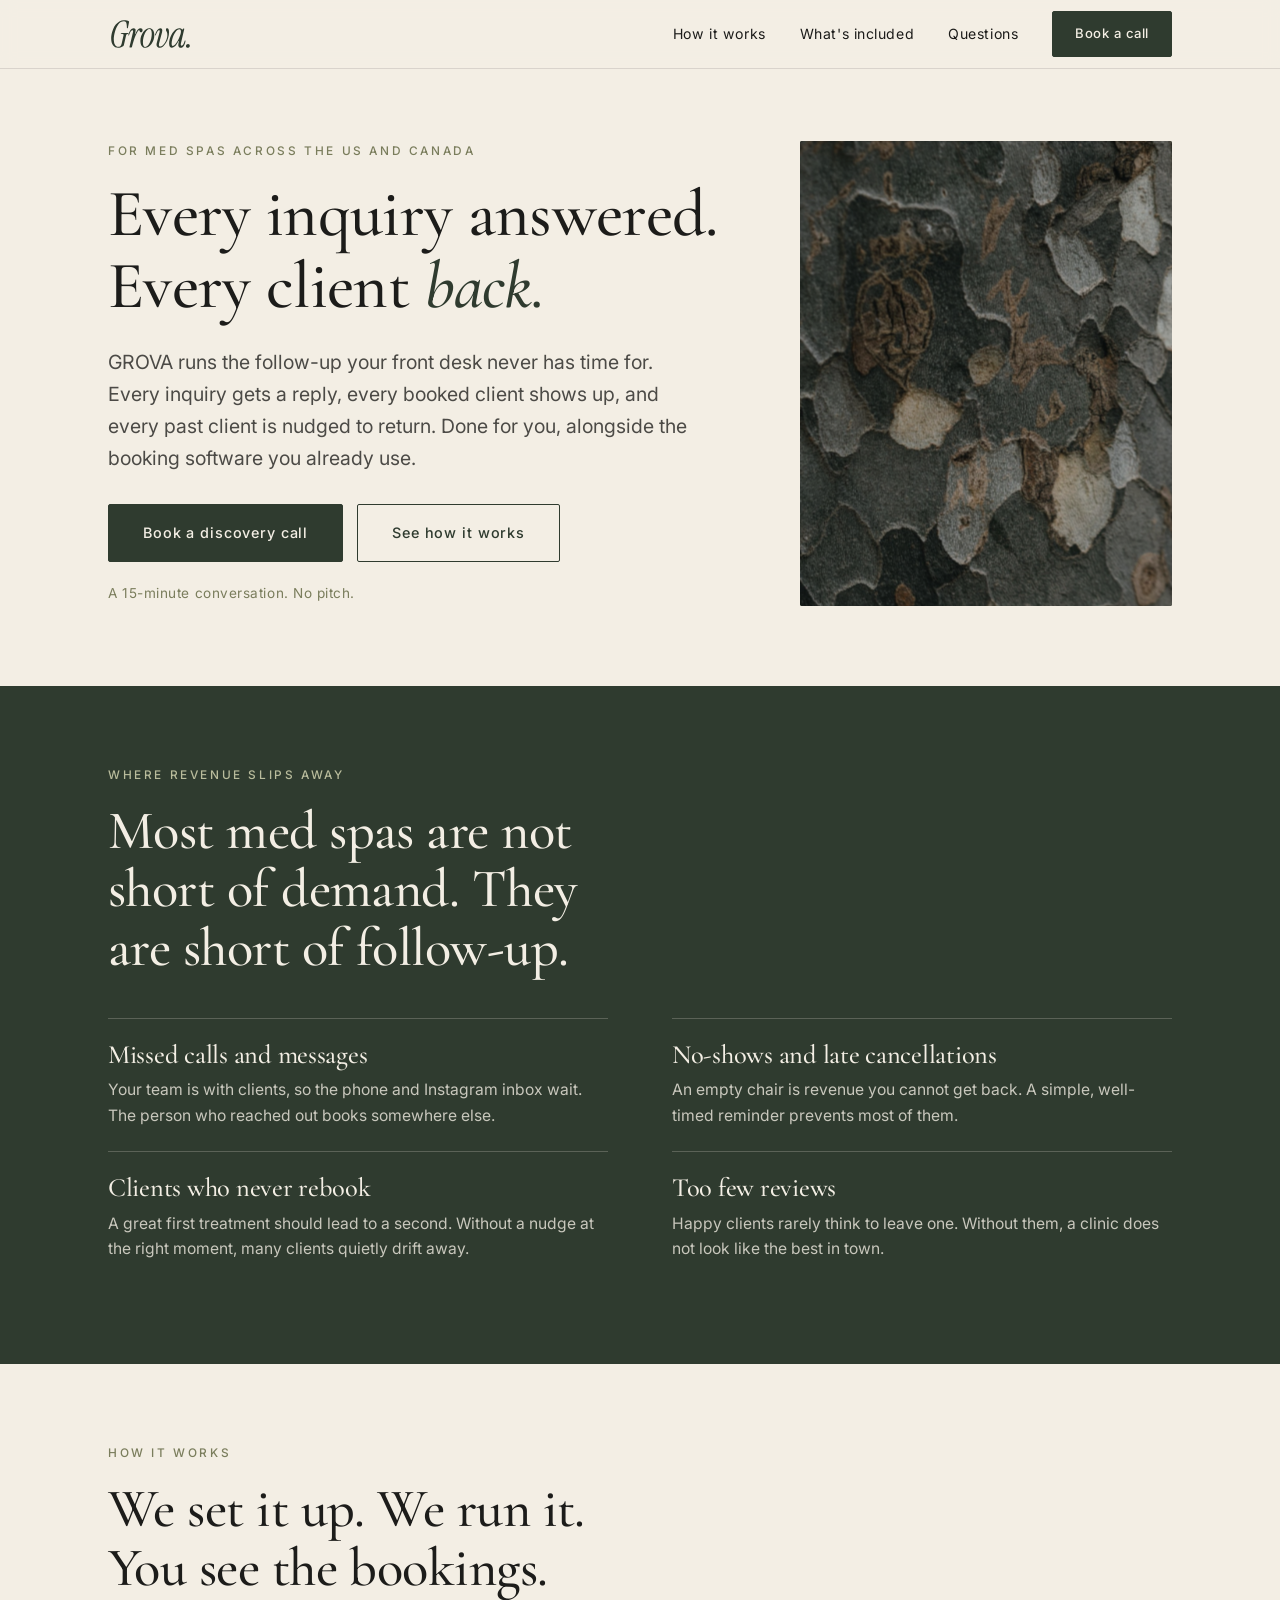
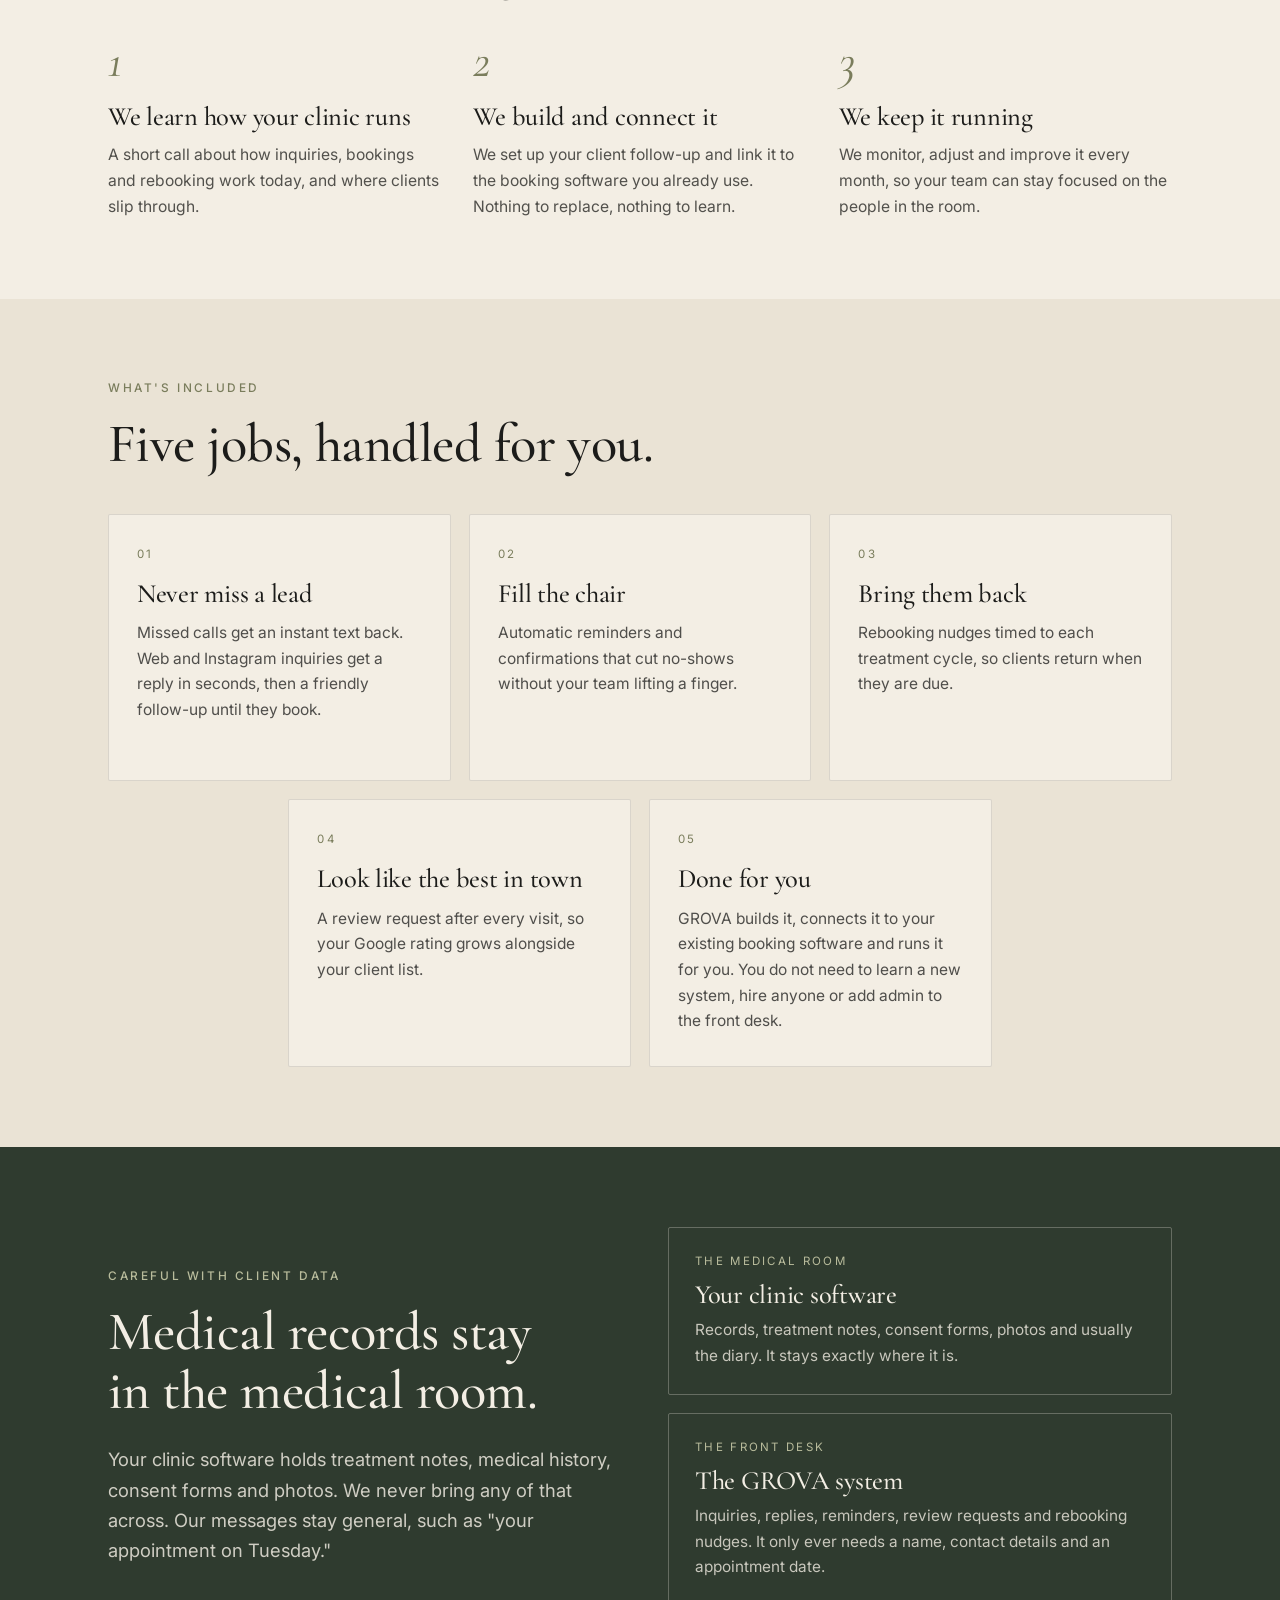
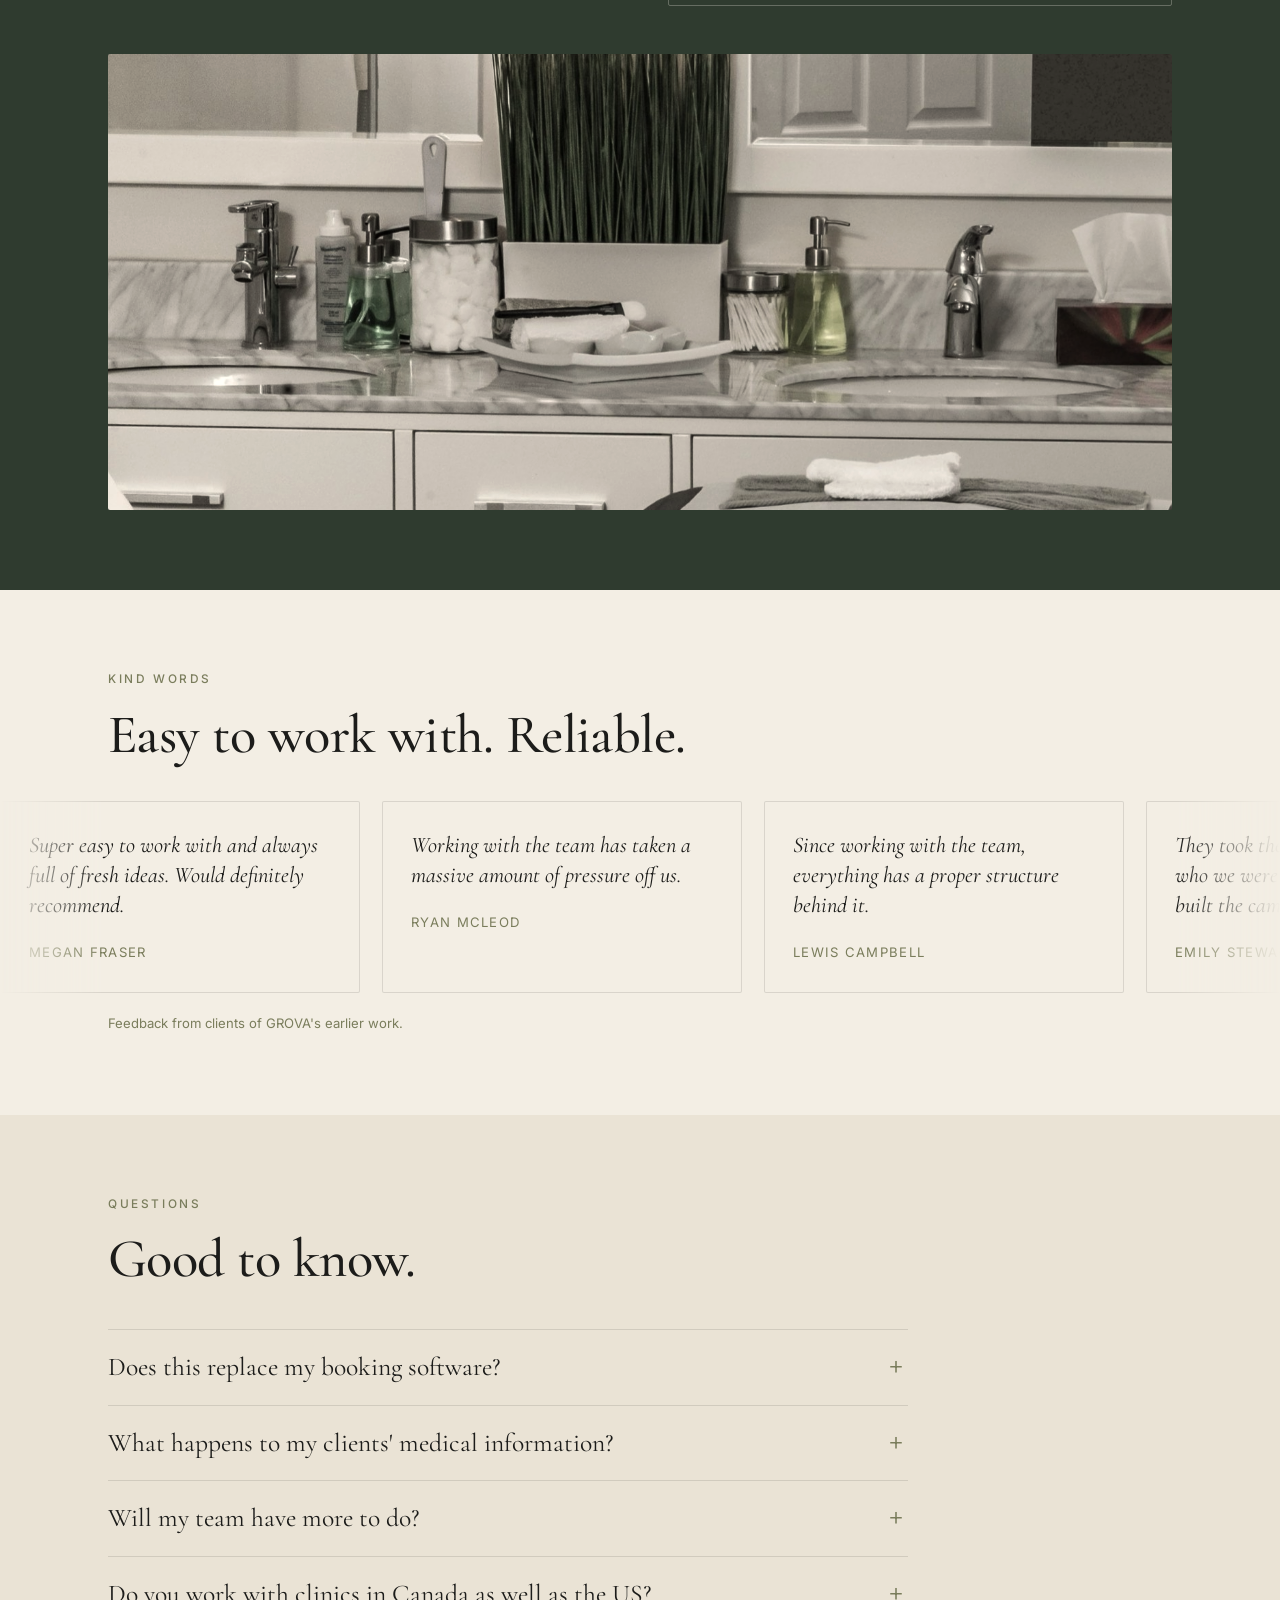
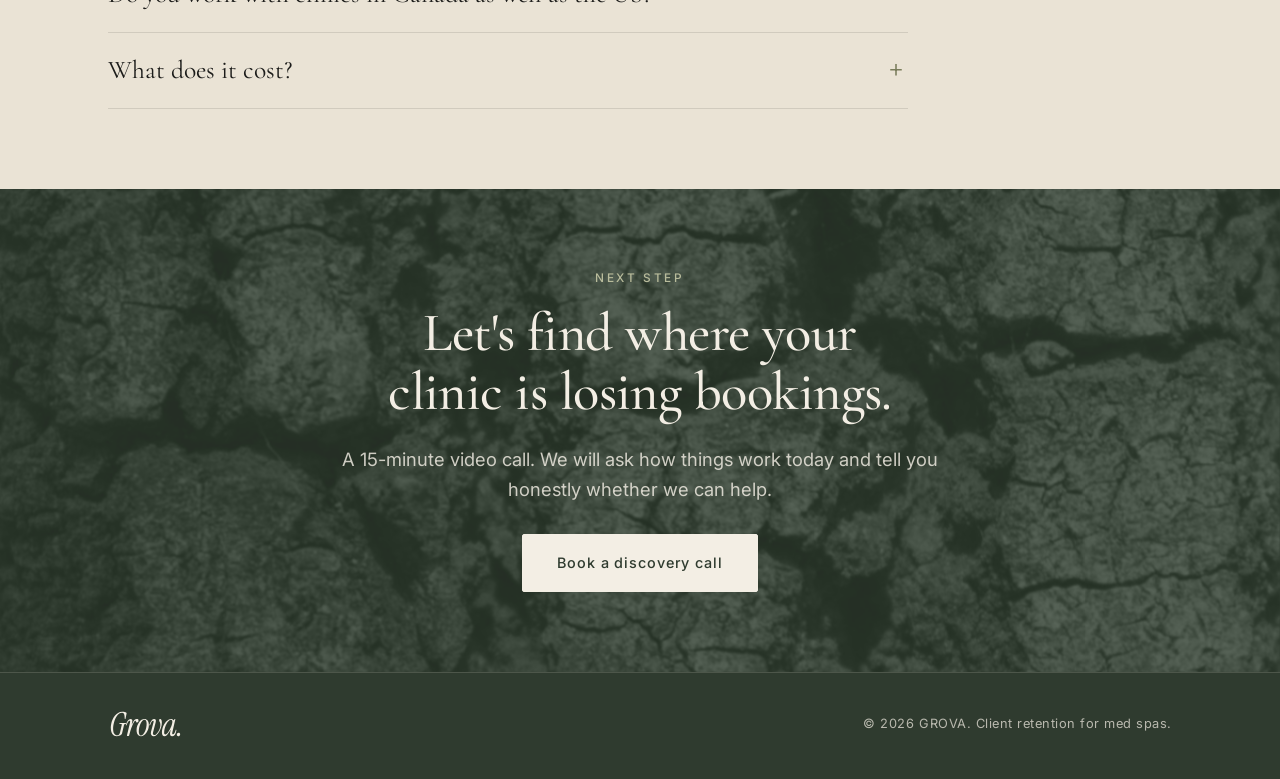
==== index.html @ b8fe54db "Add files via upload" ====
<!DOCTYPE html>
<html lang="en">
<head>
<meta charset="UTF-8" />
<meta name="viewport" content="width=device-width, initial-scale=1.0" />
<title>GROVA | Client retention for med spas</title>
<meta name="description" content="GROVA answers every inquiry, cuts no-shows and brings past clients back, so your med spa keeps the revenue it already earned. Done for you, alongside the booking software you already use." />
<link rel="icon" type="image/svg+xml" href="assets/grova-G-green-transparent.svg" />
<link rel="preconnect" href="https://fonts.googleapis.com" />
<link rel="preconnect" href="https://fonts.gstatic.com" crossorigin />
<link href="https://fonts.googleapis.com/css2?family=Cormorant+Garamond:ital,wght@0,400;0,500;0,600;1,400;1,500&family=Inter:wght@300;400;500&display=swap" rel="stylesheet" />
<script>document.documentElement.classList.add('js')</script>
<link rel="stylesheet" href="styles.css" />
</head>
<body>

<nav>
  <div class="wrap nav-inner">
    <a class="nav-logo" href="#top" aria-label="GROVA home"><img src="assets/grova-wordmark-green.svg" alt="Grova." /></a>
    <div class="nav-links">
      <a href="#how">How it works</a>
      <a href="#included">What's included</a>
      <a href="#faq">Questions</a>
      <a class="btn" href="work-with-us.html">Book a call</a>
    </div>
  </div>
</nav>

<header class="hero" id="top">
  <div class="wrap hero-grid">
    <div>
      <p class="eyebrow">For med spas across the US and Canada</p>
      <h1>Every inquiry answered. Every client <em>back.</em></h1>
      <p class="lead">GROVA runs the follow-up your front desk never has time for. Every inquiry gets a reply, every booked client shows up, and every past client is nudged to return. Done for you, alongside the booking software you already use.</p>
      <div class="btn-row">
        <a class="btn" href="work-with-us.html">Book a discovery call</a>
        <a class="btn ghost" href="#how">See how it works</a>
      </div>
      <p class="hero-note">A 15-minute conversation. No pitch.</p>
    </div>
    <div class="hero-img"><img src="assets/images/hero-plane-bark.jpg" alt="" data-parallax /></div>
  </div>
</header>

<section class="on-green" id="leaks">
  <div class="wrap">
    <div class="section-head">
      <p class="eyebrow">Where revenue slips away</p>
      <h2>Most med spas are not short of demand. They are short of follow-up.</h2>
    </div>
    <div class="leaks">
      <div class="leak">
        <h3>Missed calls and messages</h3>
        <p>Your team is with clients, so the phone and Instagram inbox wait. The person who reached out books somewhere else.</p>
      </div>
      <div class="leak">
        <h3>No-shows and late cancellations</h3>
        <p>An empty chair is revenue you cannot get back. A simple, well-timed reminder prevents most of them.</p>
      </div>
      <div class="leak">
        <h3>Clients who never rebook</h3>
        <p>A great first treatment should lead to a second. Without a nudge at the right moment, many clients quietly drift away.</p>
      </div>
      <div class="leak">
        <h3>Too few reviews</h3>
        <p>Happy clients rarely think to leave one. Without them, a clinic does not look like the best in town.</p>
      </div>
    </div>
  </div>
</section>

<section id="how">
  <div class="wrap">
    <div class="section-head">
      <p class="eyebrow">How it works</p>
      <h2>We set it up. We run it. You see the bookings.</h2>
    </div>
    <div class="steps">
      <div class="step">
        <div class="num">1</div>
        <h3>We learn how your clinic runs</h3>
        <p>A short call about how inquiries, bookings and rebooking work today, and where clients slip through.</p>
      </div>
      <div class="step">
        <div class="num">2</div>
        <h3>We build and connect it</h3>
        <p>We set up your client follow-up and link it to the booking software you already use. Nothing to replace, nothing to learn.</p>
      </div>
      <div class="step">
        <div class="num">3</div>
        <h3>We keep it running</h3>
        <p>We monitor, adjust and improve it every month, so your team can stay focused on the people in the room.</p>
      </div>
    </div>
  </div>
</section>

<section class="on-deep" id="included">
  <div class="wrap">
    <div class="section-head">
      <p class="eyebrow">What's included</p>
      <h2>Five jobs, handled for you.</h2>
    </div>
    <div class="cards">
      <div class="card">
        <p class="tag">01</p>
        <h3>Never miss a lead</h3>
        <p>Missed calls get an instant text back. Web and Instagram inquiries get a reply in seconds, then a friendly follow-up until they book.</p>
      </div>
      <div class="card">
        <p class="tag">02</p>
        <h3>Fill the chair</h3>
        <p>Automatic reminders and confirmations that cut no-shows without your team lifting a finger.</p>
      </div>
      <div class="card">
        <p class="tag">03</p>
        <h3>Bring them back</h3>
        <p>Rebooking nudges timed to each treatment cycle, so clients return when they are due.</p>
      </div>
      <div class="card">
        <p class="tag">04</p>
        <h3>Look like the best in town</h3>
        <p>A review request after every visit, so your Google rating grows alongside your client list.</p>
      </div>
      <div class="card">
        <p class="tag">05</p>
        <h3>Done for you</h3>
        <p>GROVA builds it, connects it to your existing booking software and runs it for you. You do not need to learn a new system, hire anyone or add admin to the front desk.</p>
      </div>
    </div>
  </div>
</section>

<section class="on-green" id="privacy">
  <div class="wrap split">
    <div>
      <p class="eyebrow">Careful with client data</p>
      <h2>Medical records stay in the medical room.</h2>
      <p class="lead">Your clinic software holds treatment notes, medical history, consent forms and photos. We never bring any of that across. Our messages stay general, such as "your appointment on Tuesday."</p>
    </div>
    <div class="rooms">
      <div class="room">
        <p class="tag">The medical room</p>
        <h3>Your clinic software</h3>
        <p>Records, treatment notes, consent forms, photos and usually the diary. It stays exactly where it is.</p>
      </div>
      <div class="room">
        <p class="tag">The front desk</p>
        <h3>The GROVA system</h3>
        <p>Inquiries, replies, reminders, review requests and rebooking nudges. It only ever needs a name, contact details and an appointment date.</p>
      </div>
    </div>
  </div>
  <div class="wrap">
    <div class="band-img"><img src="assets/images/treatment-room.jpg" alt="" loading="lazy" data-parallax /></div>
  </div>
</section>

<section class="reviews" id="reviews">
  <div class="wrap">
    <div class="section-head">
      <p class="eyebrow">Kind words</p>
      <h2>Easy to work with. Reliable.</h2>
    </div>
  </div>
  <div class="marquee">
    <div class="track" id="track">
      <div class="review"><p>Super easy to work with and always full of fresh ideas. Would definitely recommend.</p><div class="who">Megan Fraser</div></div>
      <div class="review"><p>Working with the team has taken a massive amount of pressure off us.</p><div class="who">Ryan McLeod</div></div>
      <div class="review"><p>Since working with the team, everything has a proper structure behind it.</p><div class="who">Lewis Campbell</div></div>
      <div class="review"><p>They took the time to understand who we were trying to reach and built the campaigns around that.</p><div class="who">Emily Stewart</div></div>    </div>
  </div>
  <div class="wrap">
    <p class="review-note">Feedback from clients of GROVA's earlier work.</p>
  </div>
</section>

<section class="on-deep" id="faq">
  <div class="wrap">
    <div class="section-head">
      <p class="eyebrow">Questions</p>
      <h2>Good to know.</h2>
    </div>
    <div class="faq">
      <details>
        <summary>Does this replace my booking software?</summary>
        <p>No. Your booking software stays exactly as it is. GROVA works alongside it, handling the conversations and follow-up around each booking.</p>
      </details>
      <details>
        <summary>What happens to my clients' medical information?</summary>
        <p>It stays in your clinic software. We keep treatment notes, medical history, consent forms and photos out of our system entirely, and our messages stay general.</p>
      </details>
      <details>
        <summary>Will my team have more to do?</summary>
        <p>Less. GROVA sets everything up and runs it. Your team simply sees more booked appointments and fewer empty chairs.</p>
      </details>
      <details>
        <summary>Do you work with clinics in Canada as well as the US?</summary>
        <p>Yes. We work with med spas across both countries, and we follow the different texting and privacy rules in each.</p>
      </details>
      <details>
        <summary>What does it cost?</summary>
        <p>It depends on your clinic and what you need. We will talk it through on a short discovery call, so you only pay for what makes sense for you.</p>
      </details>
    </div>
  </div>
</section>

<section class="on-green cta" id="book">
  <div class="cta-bg" aria-hidden="true"></div>
  <div class="wrap">
    <p class="eyebrow">Next step</p>
    <h2>Let's find where your clinic is losing bookings.</h2>
    <p class="lead">A 15-minute video call. We will ask how things work today and tell you honestly whether we can help.</p>
    <div class="btn-row">
      <a class="btn light" href="work-with-us.html">Book a discovery call</a>
    </div>
  </div>
</section>

<footer>
  <div class="wrap foot">
    <img src="assets/grova-wordmark-cream.svg" alt="Grova." />
    <small>&copy; <span id="yr">2026</span> GROVA. Client retention for med spas.</small>
  </div>
</footer>

<script>
  // Build a seamless slow-moving reviews loop
  (function () {
    var t = document.getElementById('track');
    if (t) t.innerHTML = t.innerHTML.repeat(4);
    var y = document.getElementById('yr');
    if (y) y.textContent = new Date().getFullYear();
  })();
</script>
<script src="site.js" defer></script>
</body>
</html>
---- styles.css ----
/* GROVA: Apothecary Green */
:root {
  --cream: #F3EEE4;
  --cream-deep: #EAE3D5;
  --green: #2F3B2F;
  --ink: #1C1C1A;
  --olive: #7A7D5C;
  --line: rgba(28, 28, 26, 0.12);
  --serif: 'Cormorant Garamond', 'Times New Roman', serif;
  --sans: 'Inter', -apple-system, 'Helvetica Neue', Arial, sans-serif;
  --maxw: 1120px;
}

* { box-sizing: border-box; margin: 0; padding: 0; }
html { scroll-behavior: smooth; }
body {
  background: var(--cream);
  color: var(--ink);
  font-family: var(--sans);
  font-size: 17px;
  line-height: 1.65;
  -webkit-font-smoothing: antialiased;
}
img, svg { max-width: 100%; display: block; }
a { color: inherit; }

.wrap { width: 100%; max-width: var(--maxw); margin: 0 auto; padding: 0 28px; }

h1, h2, h3 { font-family: var(--serif); font-weight: 500; line-height: 1.08; letter-spacing: -0.01em; }
h1 { font-size: clamp(2.9rem, 6.4vw, 5.2rem); }
h2 { font-size: clamp(2.2rem, 4.4vw, 3.4rem); }
h3 { font-size: 1.65rem; }
em { font-style: italic; }

.eyebrow {
  font-family: var(--sans);
  font-size: 0.74rem;
  font-weight: 500;
  letter-spacing: 0.22em;
  text-transform: uppercase;
  color: var(--olive);
  margin-bottom: 16px;
}
.on-green .eyebrow { color: #B9BC9C; }
.lead { font-size: 1.15rem; max-width: 600px; color: rgba(28, 28, 26, 0.78); }
.on-green .lead { color: rgba(243, 238, 228, 0.82); }

/* Buttons */
.btn {
  display: inline-block;
  padding: 16px 34px;
  background: var(--green);
  color: var(--cream);
  border: 1px solid var(--green);
  font-family: var(--sans);
  font-size: 0.9rem;
  font-weight: 500;
  letter-spacing: 0.06em;
  text-decoration: none;
  cursor: pointer;
  border-radius: 2px;
  transition: background 0.25s, color 0.25s, border-color 0.25s;
}
.btn:hover { background: transparent; color: var(--green); }
.btn.ghost { background: transparent; color: var(--green); border-color: var(--green); }
.btn.ghost:hover { background: var(--green); color: var(--cream); }
.btn.light { background: var(--cream); color: var(--green); border-color: var(--cream); }
.btn.light:hover { background: transparent; color: var(--cream); }
.btn-row { display: flex; gap: 14px; flex-wrap: wrap; margin-top: 30px; }

/* Nav */
nav {
  position: sticky; top: 0; z-index: 20;
  background: rgba(243, 238, 228, 0.92);
  backdrop-filter: blur(8px);
  border-bottom: 1px solid var(--line);
}
.nav-inner { display: flex; align-items: center; justify-content: space-between; height: 68px; }
.nav-logo img { height: 34px; width: auto; }
.nav-links { display: flex; align-items: center; gap: 34px; }
.nav-links a { text-decoration: none; font-size: 0.88rem; letter-spacing: 0.04em; }
.nav-links a:not(.btn):hover { color: var(--olive); }
.nav-links .btn { padding: 11px 22px; font-size: 0.82rem; }

/* Sections */
section { padding: 80px 0; }
.on-green { background: var(--green); color: var(--cream); }
.on-deep { background: var(--cream-deep); }
.section-head { max-width: 720px; margin-bottom: 40px; }

/* Hero */
.hero { padding: 72px 0 80px; }
.hero h1 { max-width: 880px; }
.hero h1 em { color: var(--green); }
.hero .lead { margin-top: 24px; font-size: 1.22rem; }
.hero-note { margin-top: 20px; font-size: 0.85rem; color: var(--olive); letter-spacing: 0.04em; }

/* Imagery */
.hero-grid { display: grid; grid-template-columns: 1.25fr 0.75fr; gap: 72px; align-items: center; }
.hero h1 { font-size: clamp(2.7rem, 5.2vw, 4.6rem); }
.hero-img { position: relative; aspect-ratio: 4 / 5; overflow: hidden; border-radius: 2px; background: var(--green); }
.hero-img img { width: 100%; height: 100%; object-fit: cover; filter: saturate(0.8) contrast(0.95); }
.hero-img::after { content: ''; position: absolute; inset: 0; background: var(--green); mix-blend-mode: soft-light; opacity: 0.35; }
.band-img { margin-top: 48px; aspect-ratio: 21 / 9; overflow: hidden; border-radius: 2px; position: relative; }
.band-img img { width: 100%; height: 100%; object-fit: cover; object-position: 62% 38%; transform: scale(1.22); transform-origin: 85% 38%; filter: saturate(0.75) sepia(0.12); }
.band-img::after { content: ''; position: absolute; inset: 0; background: var(--green); mix-blend-mode: soft-light; opacity: 0.35; }
.book-img { margin-top: 56px; aspect-ratio: 21 / 8; overflow: hidden; border-radius: 2px; position: relative; }
.book-img img { width: 100%; height: 100%; object-fit: cover; object-position: 50% 32%; filter: saturate(0.8) sepia(0.1); }
.book-img::after { content: ''; position: absolute; inset: 0; background: var(--green); mix-blend-mode: soft-light; opacity: 0.2; }
.cta { position: relative; overflow: hidden; }
.cta-bg { position: absolute; inset: 0; background: url('assets/images/cta-bark-bw.jpg') center / cover; opacity: 0.22; mix-blend-mode: luminosity; }
.cta .wrap { position: relative; }

/* Leak list */
.leaks { display: grid; grid-template-columns: repeat(2, 1fr); gap: 0 64px; }
.leak { padding: 22px 0; border-top: 1px solid rgba(243, 238, 228, 0.22); }
.leak h3 { margin-bottom: 8px; }
.leak p { color: rgba(243, 238, 228, 0.78); font-size: 0.98rem; }

/* Steps */
.steps { display: grid; grid-template-columns: repeat(3, 1fr); gap: 32px; }
.step .num { font-family: var(--serif); font-style: italic; font-size: 3rem; color: var(--olive); line-height: 1; margin-bottom: 18px; }
.step h3 { margin-bottom: 10px; }
.step p { color: rgba(28, 28, 26, 0.75); font-size: 0.98rem; }

/* Cards */
.cards { display: grid; grid-template-columns: repeat(6, 1fr); grid-auto-rows: 1fr; gap: 18px; }
.cards .card { grid-column: span 2; }
.cards .card:nth-child(4) { grid-column: 2 / span 2; }
.cards .card:nth-child(5) { grid-column: 4 / span 2; }
.card {
  background: var(--cream);
  border: 1px solid var(--line);
  padding: 30px 28px 32px;
  border-radius: 2px;
  transition: transform 0.35s ease, border-color 0.35s ease, box-shadow 0.35s ease, background 0.35s ease;
}
.card { position: relative; overflow: hidden; }
.card::before { content: ''; position: absolute; left: 0; top: 0; height: 2px; width: 0; background: var(--olive); transition: width 0.5s ease; }
.card .tag { transition: color 0.3s, letter-spacing 0.4s; }
.card h3 { transition: transform 0.35s ease; }
.js .card.reveal.in.done:hover, .card:hover { transform: translateY(-8px); border-color: var(--olive); box-shadow: 0 22px 44px rgba(47, 59, 47, 0.12); background: #F7F3EA; }
.card:hover::before { width: 100%; }
.card:hover .tag { color: var(--green); letter-spacing: 0.3em; }
.card:hover h3 { transform: translateX(4px); }
.card .tag { font-size: 0.72rem; letter-spacing: 0.2em; text-transform: uppercase; color: var(--olive); margin-bottom: 16px; }
.card h3 { margin-bottom: 12px; }
.card p { font-size: 0.97rem; color: rgba(28, 28, 26, 0.76); }

/* Two systems */
.split { display: grid; grid-template-columns: 1fr 1fr; gap: 56px; align-items: center; }
.rooms { display: grid; gap: 18px; }
.room { border: 1px solid rgba(243, 238, 228, 0.28); padding: 24px 26px 26px; border-radius: 2px; }
.room .tag { font-size: 0.72rem; letter-spacing: 0.2em; text-transform: uppercase; color: #B9BC9C; margin-bottom: 10px; }
.room h3 { margin-bottom: 8px; }
.room p { color: rgba(243, 238, 228, 0.78); font-size: 0.96rem; }
.split h2 { margin-bottom: 24px; }

/* Reviews marquee */
.reviews { padding: 80px 0; overflow: hidden; }
.reviews .section-head { margin-bottom: 36px; }
.marquee { overflow: hidden; -webkit-mask-image: linear-gradient(90deg, transparent, #000 8%, #000 92%, transparent); mask-image: linear-gradient(90deg, transparent, #000 8%, #000 92%, transparent); }
.track { display: flex; gap: 22px; width: max-content; animation: slide 150s linear infinite; }
.marquee:hover .track { animation-play-state: paused; }
@keyframes slide { to { transform: translateX(calc(-50% - 11px)); } }
.review { width: 360px; flex-shrink: 0; background: var(--cream); border: 1px solid var(--line); padding: 28px; border-radius: 2px; }
.review p { font-family: var(--serif); font-size: 1.4rem; line-height: 1.35; font-style: italic; margin-bottom: 22px; }
.review .who { font-size: 0.82rem; letter-spacing: 0.1em; text-transform: uppercase; color: var(--olive); }
.review-note { margin-top: 20px; font-size: 0.82rem; color: var(--olive); }

/* FAQ */
.faq { max-width: 800px; }
.faq details { border-top: 1px solid var(--line); padding: 4px 0; }
.faq details:last-child { border-bottom: 1px solid var(--line); }
.faq summary {
  list-style: none; cursor: pointer; padding: 18px 40px 18px 0; position: relative;
  font-family: var(--serif); font-size: 1.6rem; line-height: 1.2;
}
.faq summary::-webkit-details-marker { display: none; }
.faq summary::after { content: '+'; position: absolute; right: 4px; top: 16px; font-family: var(--sans); font-weight: 300; font-size: 1.6rem; color: var(--olive); transition: transform 0.25s; }
.faq details[open] summary::after { transform: rotate(45deg); }
.faq details p { padding: 0 40px 26px 0; color: rgba(28, 28, 26, 0.78); }

/* Final CTA */
.cta { text-align: center; }
.cta h2 { max-width: 760px; margin: 0 auto 22px; }
.cta .lead { margin: 0 auto; }
.cta .btn-row { justify-content: center; }

/* Footer */
footer { background: var(--green); color: rgba(243, 238, 228, 0.7); padding: 36px 0 40px; border-top: 1px solid rgba(243, 238, 228, 0.15); }
.foot { display: flex; justify-content: space-between; align-items: center; gap: 24px; flex-wrap: wrap; }
.foot img { height: 30px; width: auto; }
.foot small { font-size: 0.8rem; letter-spacing: 0.04em; }

/* Landing page */
.book { padding: 64px 0 80px; }
.book-grid { display: grid; grid-template-columns: 1.1fr 0.9fr; gap: 72px; align-items: stretch; }
.book-grid > div:first-child { display: flex; flex-direction: column; }
.book-grid > div:first-child .cover-list { margin-top: auto; padding-top: 30px; }
.book h1 { font-size: clamp(2.6rem, 5vw, 4.2rem); margin-bottom: 26px; }
.cover-list { list-style: none; margin-top: 30px; }
.cover-list li { padding: 16px 0; border-top: 1px solid var(--line); display: flex; gap: 20px; }
.cover-list li:last-child { border-bottom: 1px solid var(--line); }
.cover-list .n { font-family: var(--serif); font-style: italic; font-size: 1.7rem; color: var(--olive); line-height: 1.2; min-width: 28px; }
.cover-list p { color: rgba(28, 28, 26, 0.82); }
.form-card { background: var(--green); color: var(--cream); padding: 44px 40px 46px; border-radius: 2px; }
.form-card h2 { font-size: 2.1rem; margin-bottom: 8px; }
.form-card .sub { color: rgba(243, 238, 228, 0.78); font-size: 0.95rem; margin-bottom: 26px; }
.form-card .btn { width: 100%; text-align: center; }
.or { text-align: center; font-size: 0.78rem; letter-spacing: 0.2em; text-transform: uppercase; color: #B9BC9C; margin: 26px 0; }
.field { margin-bottom: 14px; }
.field input, .field select, .field textarea {
  width: 100%; padding: 14px 16px; background: rgba(243, 238, 228, 0.08);
  border: 1px solid rgba(243, 238, 228, 0.28); color: var(--cream);
  font-family: var(--sans); font-size: 0.95rem; border-radius: 2px;
}
.field select option { color: var(--ink); }
.field input::placeholder, .field textarea::placeholder { color: rgba(243, 238, 228, 0.55); }
.field input:focus, .field select:focus, .field textarea:focus { outline: none; border-color: var(--cream); }
.field textarea { min-height: 84px; resize: vertical; }
.form-card button.btn { margin-top: 6px; }
.form-card button.btn:hover { background: transparent; color: var(--cream); }
.status { margin-top: 14px; font-size: 0.9rem; min-height: 1.2em; }

@media (prefers-reduced-motion: reduce) {
  .track { animation: none; }
  html { scroll-behavior: auto; }
}

@media (max-width: 900px) {
  section { padding: 84px 0; }
  .hero { padding: 72px 0 84px; }
  .leaks, .steps, .cards, .split, .book-grid, .hero-grid { grid-template-columns: 1fr; }
  .hero-grid { gap: 48px; }
  .hero-img { aspect-ratio: 16 / 10; }
  .band-img { margin-top: 48px; aspect-ratio: 4 / 3; }
  .cards .card, .cards .card:nth-child(4), .cards .card:nth-child(5) { grid-column: auto; }
  .cards { grid-auto-rows: auto; }
  .split, .book-grid { gap: 36px; }
  .nav-links a:not(.btn) { display: none; }
  .review { width: 300px; padding: 28px; }
  .review p { font-size: 1.25rem; }
  .form-card { padding: 34px 26px 36px; }
}

/* Mobile refinements */
html { -webkit-text-size-adjust: 100%; }
.field input, .field select, .field textarea { font-size: 16px; } /* stops iOS zooming on focus */
.nav-links a:not(.btn) { padding: 8px 0; }

@media (max-width: 900px) {
  .wrap { padding: 0 22px; }
  section { padding: 56px 0; }
  .hero { padding: 44px 0 52px; }
  .hero .lead { font-size: 1.1rem; margin-top: 24px; }
  .btn-row { flex-direction: column; margin-top: 30px; }
  .btn-row .btn { width: 100%; text-align: center; }
  .cta .btn-row { align-items: stretch; }
  .nav-inner { height: 60px; }
  .nav-logo img { height: 28px; }
  .nav-links .btn { padding: 10px 18px; }
  .section-head { margin-bottom: 28px; }
  .eyebrow { margin-bottom: 16px; font-size: 0.7rem; }
  .leak { padding: 22px 0; }
  .step .num { font-size: 2.4rem; margin-bottom: 12px; }
  .steps { gap: 32px; }
  .card { padding: 28px 24px 30px; }
  .cards { gap: 16px; }
  .room { padding: 24px 22px 26px; }
  .reviews { padding: 56px 0; }
  .faq summary { font-size: 1.35rem; padding: 20px 36px 20px 0; }
  .faq summary::after { top: 18px; }
  .faq details p { padding-right: 0; }
  .band-img { margin-top: 40px; }
  .foot { flex-direction: column; align-items: flex-start; gap: 18px; }

  /* Book page: put the booking card straight after the intro */
  .book { padding: 44px 0 64px; }
  .book-grid { display: flex; flex-direction: column; gap: 0; }
  .book-grid > div:first-child { display: contents; }
  .book-grid .form-card { order: 2; margin-top: 32px; }
  .book-grid .cover-list { order: 3; margin-top: 44px; padding-top: 0; }
  .book h1 { margin-bottom: 18px; }
  .book-img { margin-top: 40px; aspect-ratio: 4 / 3; }
}

@media (max-width: 400px) {
  h1 { font-size: 2.55rem; }
  h2 { font-size: 2rem; }
}

h1, h2, h3 { text-wrap: balance; }
@media (max-width: 900px) {
  .nav-links a.keep { display: inline-block; font-size: 0.85rem; }
}


/* Hover motion */
.room { transition: transform 0.35s ease, border-color 0.35s ease, background 0.35s ease; }
.js .room.reveal.in.done:hover, .room:hover { transform: translateY(-5px); border-color: rgba(243, 238, 228, 0.6); background: rgba(243, 238, 228, 0.04); }
.leak h3 { transition: transform 0.35s ease; }
.leak:hover h3 { transform: translateX(8px); }
.step .num { transition: transform 0.4s ease, color 0.3s; }
.step:hover .num { transform: translateY(-4px); color: var(--green); }
.review { transition: transform 0.35s ease, border-color 0.35s ease, box-shadow 0.35s ease; }
.review:hover { transform: translateY(-6px); border-color: var(--olive); box-shadow: 0 18px 36px rgba(47, 59, 47, 0.1); }
.btn { transition: background 0.25s, color 0.25s, border-color 0.25s, transform 0.25s, box-shadow 0.25s; }
.btn:hover { transform: translateY(-2px); box-shadow: 0 10px 22px rgba(47, 59, 47, 0.18); }
.hero-img, .band-img, .book-img { transition: box-shadow 0.5s ease; }
.hero-img:hover, .band-img:hover, .book-img:hover { box-shadow: 0 26px 50px rgba(28, 28, 26, 0.18); }

/* Images: slight scroll drift plus a slow hero float */
.hero-img img { transform: translate3d(0, var(--py, 0px), 0) scale(1.12); transition: filter 0.6s ease; }
.band-img img { transform: translate3d(0, var(--py, 0px), 0) scale(1.22); }
.book-img img { transform: translate3d(0, var(--py, 0px), 0) scale(1.1); }
@keyframes drift { 0%, 100% { transform: translateY(0); } 50% { transform: translateY(-10px); } }
@keyframes fadein { from { opacity: 0; } to { opacity: 1; } }
.js .hero-img { animation: fadein 1.2s ease 0.3s both, drift 9s ease-in-out 1.6s infinite; }

/* Scroll reveal */
.js .reveal { opacity: 0; transform: translateY(26px); transition: opacity 0.9s cubic-bezier(0.2, 0.7, 0.2, 1) var(--d, 0ms), transform 0.9s cubic-bezier(0.2, 0.7, 0.2, 1) var(--d, 0ms); }
.js .reveal.in { opacity: 1; }
.js .reveal.in { transform: translateY(0); }
.js .reveal.in.done { transform: none; }
.js .reveal.in.done { transition: opacity 0.3s, transform 0.35s ease, border-color 0.35s ease, box-shadow 0.35s ease, background 0.35s ease; transition-delay: 0s; }
.js .marquee.reveal { transform: none; }

@media (prefers-reduced-motion: reduce) {
  .js .reveal { opacity: 1; transform: none; transition: none; }
  .js .hero-img { animation: none; }
  .btn:hover, .card:hover, .room:hover, .review:hover { transform: none; }
}
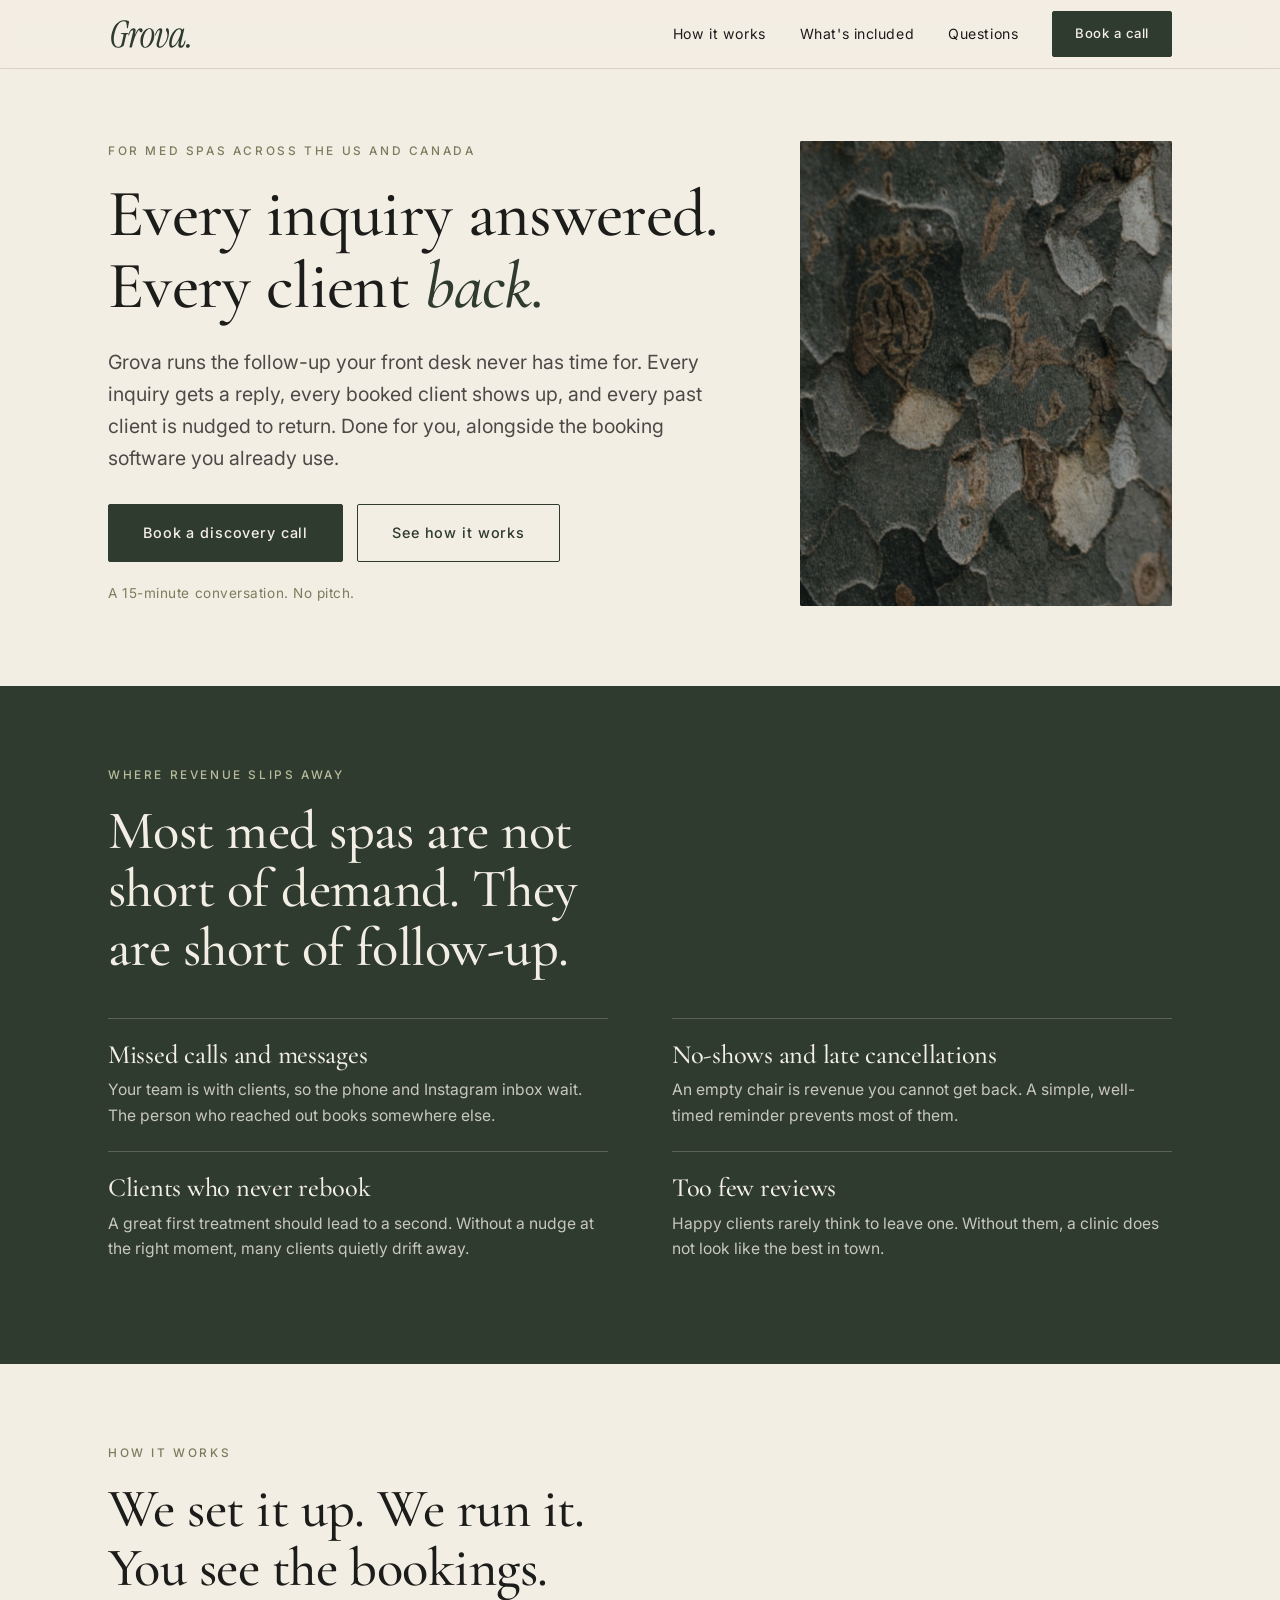
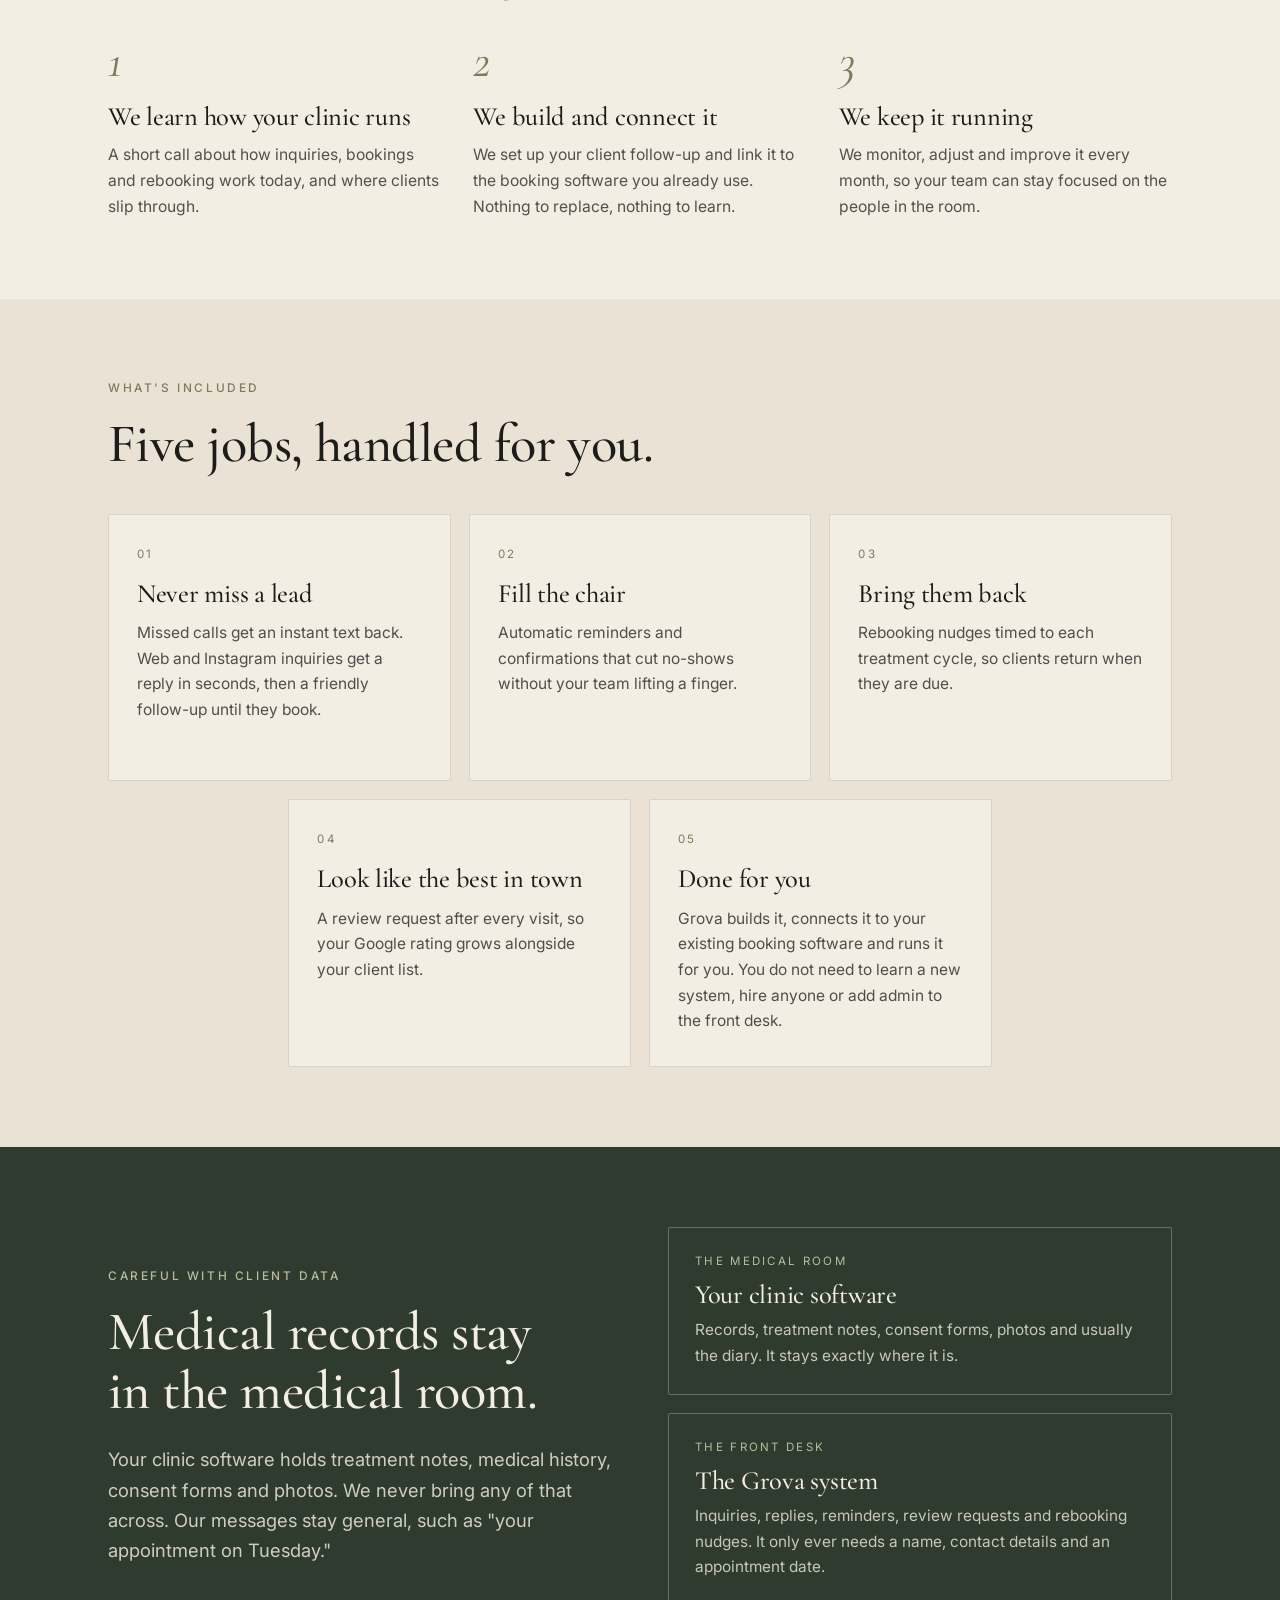
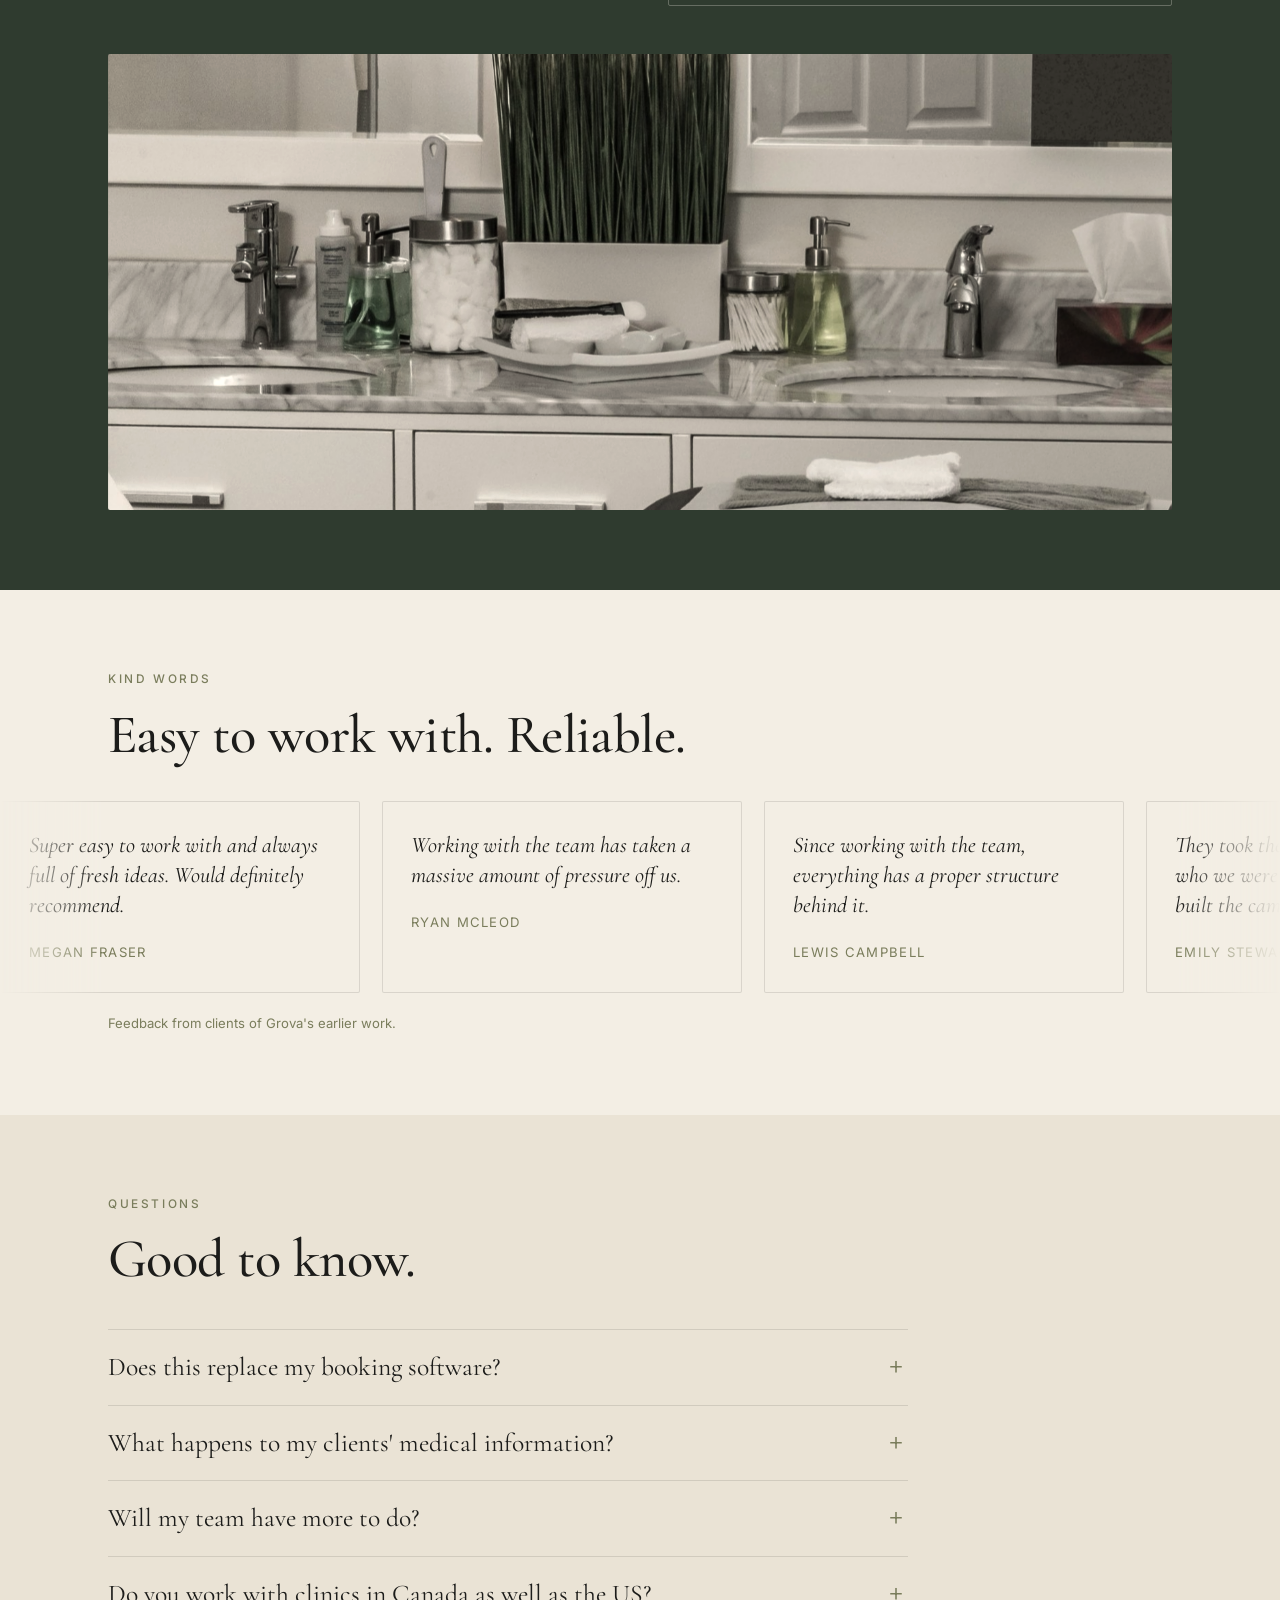
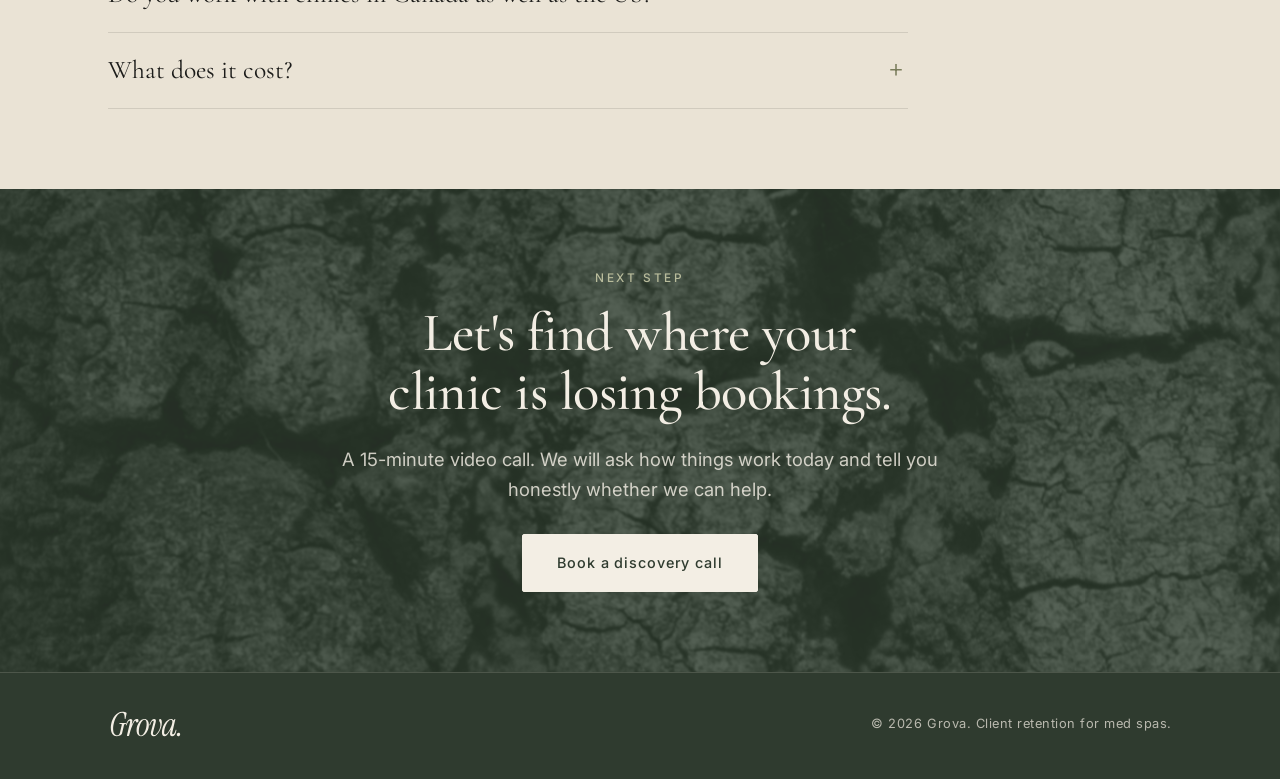
==== commit 727819f9: "Add files via upload" ====
--- a/index.html
+++ b/index.html
@@ -16,7 +16,7 @@
 
 <nav>
   <div class="wrap nav-inner">
-    <a class="nav-logo" href="#top" aria-label="GROVA home"><img src="assets/grova-wordmark-green.svg" alt="Grova." /></a>
+    <a class="nav-logo" href="#top" aria-label="Grova home"><img src="assets/grova-wordmark-green.svg" alt="Grova." /></a>
     <div class="nav-links">
       <a href="#how">How it works</a>
       <a href="#included">What's included</a>
@@ -31,7 +31,7 @@
     <div>
       <p class="eyebrow">For med spas across the US and Canada</p>
       <h1>Every inquiry answered. Every client <em>back.</em></h1>
-      <p class="lead">GROVA runs the follow-up your front desk never has time for. Every inquiry gets a reply, every booked client shows up, and every past client is nudged to return. Done for you, alongside the booking software you already use.</p>
+      <p class="lead">Grova runs the follow-up your front desk never has time for. Every inquiry gets a reply, every booked client shows up, and every past client is nudged to return. Done for you, alongside the booking software you already use.</p>
       <div class="btn-row">
         <a class="btn" href="work-with-us.html">Book a discovery call</a>
         <a class="btn ghost" href="#how">See how it works</a>
@@ -125,7 +125,7 @@
       <div class="card">
         <p class="tag">05</p>
         <h3>Done for you</h3>
-        <p>GROVA builds it, connects it to your existing booking software and runs it for you. You do not need to learn a new system, hire anyone or add admin to the front desk.</p>
+        <p>Grova builds it, connects it to your existing booking software and runs it for you. You do not need to learn a new system, hire anyone or add admin to the front desk.</p>
       </div>
     </div>
   </div>
@@ -146,7 +146,7 @@
       </div>
       <div class="room">
         <p class="tag">The front desk</p>
-        <h3>The GROVA system</h3>
+        <h3>The Grova system</h3>
         <p>Inquiries, replies, reminders, review requests and rebooking nudges. It only ever needs a name, contact details and an appointment date.</p>
       </div>
     </div>
@@ -171,7 +171,7 @@
       <div class="review"><p>They took the time to understand who we were trying to reach and built the campaigns around that.</p><div class="who">Emily Stewart</div></div>    </div>
   </div>
   <div class="wrap">
-    <p class="review-note">Feedback from clients of GROVA's earlier work.</p>
+    <p class="review-note">Feedback from clients of Grova's earlier work.</p>
   </div>
 </section>
 
@@ -184,7 +184,7 @@
     <div class="faq">
       <details>
         <summary>Does this replace my booking software?</summary>
-        <p>No. Your booking software stays exactly as it is. GROVA works alongside it, handling the conversations and follow-up around each booking.</p>
+        <p>No. Your booking software stays exactly as it is. Grova works alongside it, handling the conversations and follow-up around each booking.</p>
       </details>
       <details>
         <summary>What happens to my clients' medical information?</summary>
@@ -192,7 +192,7 @@
       </details>
       <details>
         <summary>Will my team have more to do?</summary>
-        <p>Less. GROVA sets everything up and runs it. Your team simply sees more booked appointments and fewer empty chairs.</p>
+        <p>Less. Grova sets everything up and runs it. Your team simply sees more booked appointments and fewer empty chairs.</p>
       </details>
       <details>
         <summary>Do you work with clinics in Canada as well as the US?</summary>
@@ -221,7 +221,7 @@
 <footer>
   <div class="wrap foot">
     <img src="assets/grova-wordmark-cream.svg" alt="Grova." />
-    <small>&copy; <span id="yr">2026</span> GROVA. Client retention for med spas.</small>
+    <small>&copy; <span id="yr">2026</span> Grova. Client retention for med spas.</small>
   </div>
 </footer>
 
